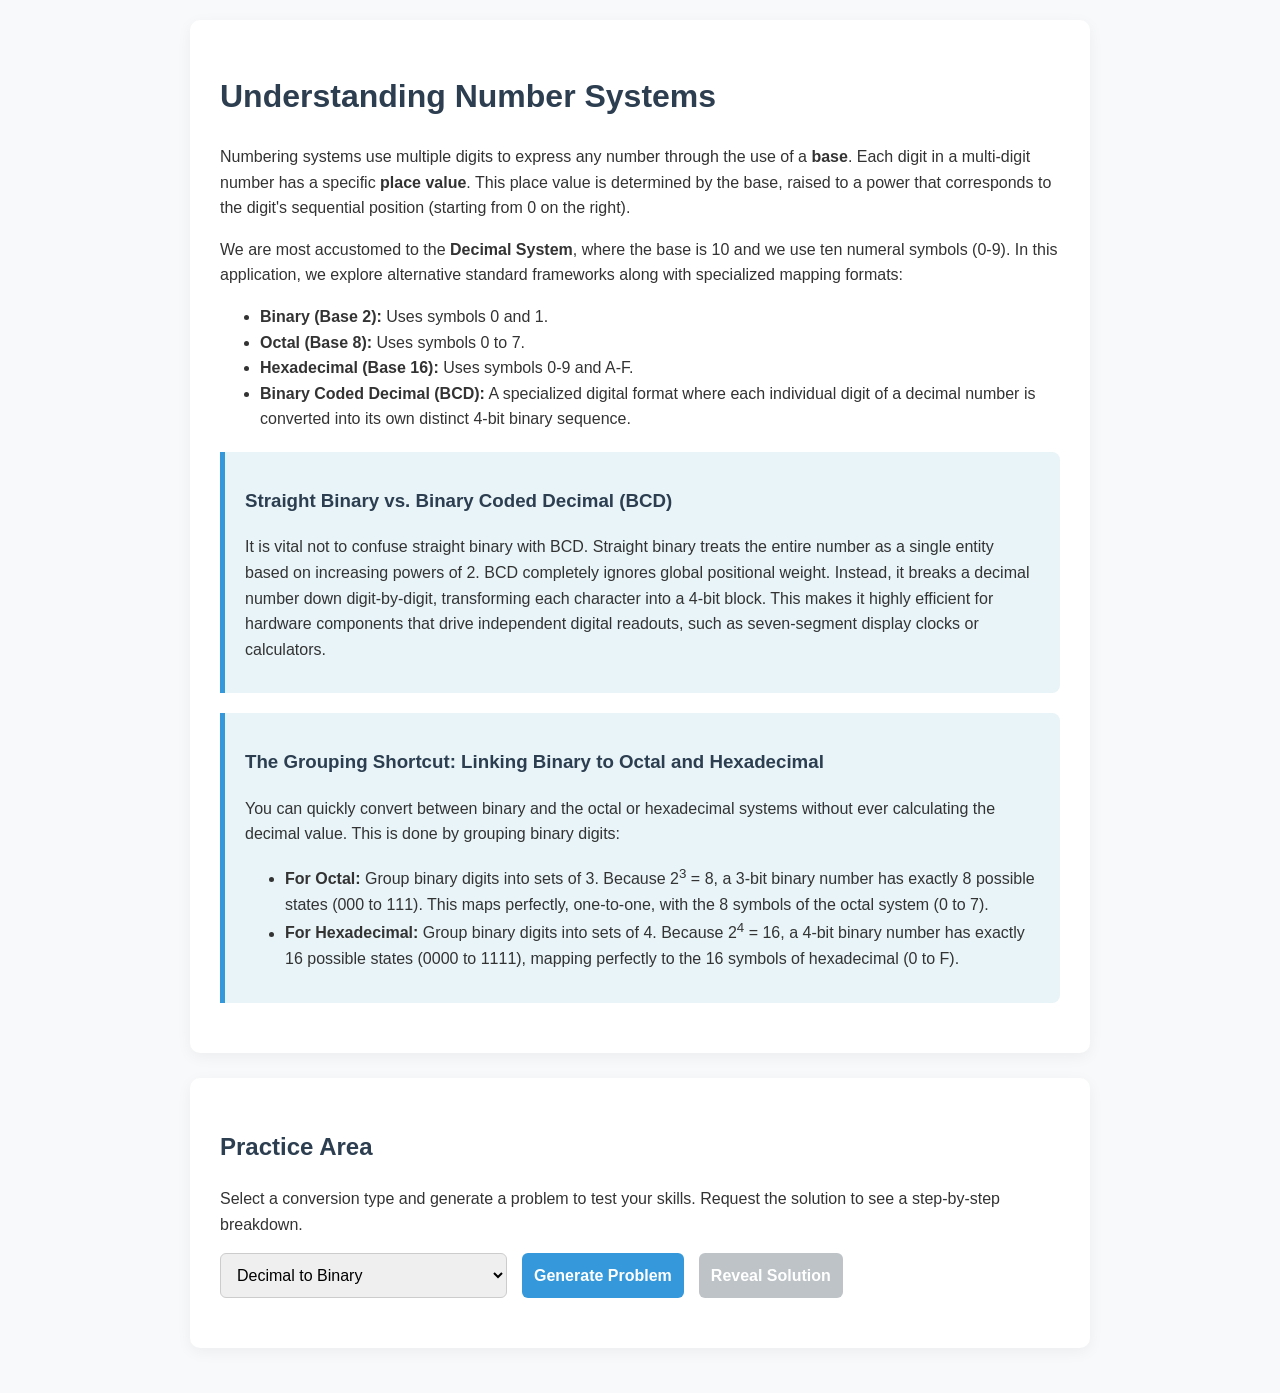
==== base-conversion.html @ 1af8ba6b "consolidate .css" ====
<!DOCTYPE html>
<html lang="en">
<head>
    <meta charset="UTF-8">
    <meta name="viewport" content="width=device-width, initial-scale=1.0">
    <title>Number Base Conversion Mastery</title>
    <link rel="stylesheet" href="style.css">
    <style>
        :root {
            --secondary: #3498db;
        }
        .highlight-box {
            background-color: #e8f4f8;
        }
        button:hover { background-color: #2980b9; }
    </style>
</head>
<body>

    <header class="card">
        <h1>Understanding Number Systems</h1>
        <p>Numbering systems use multiple digits to express any number through the use of a <strong>base</strong>. Each digit in a multi-digit number has a specific <strong>place value</strong>. This place value is determined by the base, raised to a power that corresponds to the digit's sequential position (starting from 0 on the right).</p>
        
        <p>We are most accustomed to the <strong>Decimal System</strong>, where the base is 10 and we use ten numeral symbols (0-9). In this application, we explore alternative standard frameworks along with specialized mapping formats:</p>
        <ul>
            <li><strong>Binary (Base 2):</strong> Uses symbols 0 and 1.</li>
            <li><strong>Octal (Base 8):</strong> Uses symbols 0 to 7.</li>
            <li><strong>Hexadecimal (Base 16):</strong> Uses symbols 0-9 and A-F.</li>
            <li><strong>Binary Coded Decimal (BCD):</strong> A specialized digital format where each individual digit of a decimal number is converted into its own distinct 4-bit binary sequence.</li>
        </ul>

        <div class="highlight-box">
            <h3>Straight Binary vs. Binary Coded Decimal (BCD)</h3>
            <p>It is vital not to confuse straight binary with BCD. Straight binary treats the entire number as a single entity based on increasing powers of 2. BCD completely ignores global positional weight. Instead, it breaks a decimal number down digit-by-digit, transforming each character into a 4-bit block. This makes it highly efficient for hardware components that drive independent digital readouts, such as seven-segment display clocks or calculators.</p>
        </div>

        <div class="highlight-box">
            <h3>The Grouping Shortcut: Linking Binary to Octal and Hexadecimal</h3>
            <p>You can quickly convert between binary and the octal or hexadecimal systems without ever calculating the decimal value. This is done by grouping binary digits:</p>
            <ul>
                <li><strong>For Octal:</strong> Group binary digits into sets of 3. Because 2<sup>3</sup> = 8, a 3-bit binary number has exactly 8 possible states (000 to 111). This maps perfectly, one-to-one, with the 8 symbols of the octal system (0 to 7).</li>
                <li><strong>For Hexadecimal:</strong> Group binary digits into sets of 4. Because 2<sup>4</sup> = 16, a 4-bit binary number has exactly 16 possible states (0000 to 1111), mapping perfectly to the 16 symbols of hexadecimal (0 to F).</li>
            </ul>
        </div>
    </header>

    <main class="card">
        <h2>Practice Area</h2>
        <p>Select a conversion type and generate a problem to test your skills. Request the solution to see a step-by-step breakdown.</p>
        
        <div class="controls">
            <select id="conversion-type">
                <option value="dec-to-bin">Decimal to Binary</option>
                <option value="dec-to-oct">Decimal to Octal</option>
                <option value="dec-to-hex">Decimal to Hexadecimal</option>
                <option value="dec-to-bcd">Decimal to BCD</option>
                <option value="bin-to-dec">Binary to Decimal</option>
                <option value="bin-to-oct">Binary to Octal (Grouping)</option>
                <option value="bin-to-hex">Binary to Hexadecimal (Grouping)</option>
                <option value="bcd-to-dec">BCD to Decimal</option>
            </select>
            <button onclick="generateProblem()">Generate Problem</button>
            <button id="btn-solution" onclick="showSolution()" disabled>Reveal Solution</button>
        </div>

        <div id="problem-area" class="hidden">
            <div id="problem-statement"></div>
            <div id="solution-area" class="hidden"></div>
        </div>
    </main>

    <script>
        let currentProblem = null;

        function getRandomInt(min, max) {
            return Math.floor(Math.random() * (max - min + 1)) + min;
        }

        function generateProblem() {
            const type = document.getElementById('conversion-type').value;
            const problemArea = document.getElementById('problem-area');
            const statement = document.getElementById('problem-statement');
            const solutionArea = document.getElementById('solution-area');
            const btnSolution = document.getElementById('btn-solution');

            solutionArea.innerHTML = '';
            solutionArea.classList.add('hidden');
            problemArea.classList.remove('hidden');
            btnSolution.disabled = false;

            let num, questionText;

            switch(type) {
                case 'dec-to-bin':
                    num = getRandomInt(15, 255);
                    currentProblem = { num: num, type: type, from: 10, to: 2 };
                    questionText = `Convert the Decimal number ${num} to Binary.`;
                    break;
                case 'dec-to-oct':
                    num = getRandomInt(15, 1024);
                    currentProblem = { num: num, type: type, from: 10, to: 8 };
                    questionText = `Convert the Decimal number ${num} to Octal.`;
                    break;
                case 'dec-to-hex':
                    num = getRandomInt(100, 4096);
                    currentProblem = { num: num, type: type, from: 10, to: 16 };
                    questionText = `Convert the Decimal number ${num} to Hexadecimal.`;
                    break;
                case 'dec-to-bcd':
                    num = getRandomInt(10, 999);
                    currentProblem = { num: num, type: type };
                    questionText = `Convert the Decimal number ${num} to Binary Coded Decimal (BCD).`;
                    break;
                case 'bin-to-dec':
                    num = getRandomInt(15, 255).toString(2);
                    currentProblem = { num: num, type: type, from: 2, to: 10 };
                    questionText = `Convert the Binary number ${num} to Decimal.`;
                    break;
                case 'bin-to-oct':
                    num = getRandomInt(15, 1024).toString(2);
                    currentProblem = { num: num, type: type, from: 2, to: 8 };
                    questionText = `Convert the Binary number ${num} to Octal using the 3-bit grouping method.`;
                    break;
                case 'bin-to-hex':
                    num = getRandomInt(100, 4096).toString(2);
                    currentProblem = { num: num, type: type, from: 2, to: 16 };
                    questionText = `Convert the Binary number ${num} to Hexadecimal using the 4-bit grouping method.`;
                    break;
                case 'bcd-to-dec':
                    let baseDec = getRandomInt(10, 999);
                    num = baseDec.toString().split('').map(d => parseInt(d).toString(2).padStart(4, '0')).join(' ');
                    currentProblem = { num: num, type: type, target: baseDec };
                    questionText = `Convert the BCD sequence ${num} to a Decimal number.`;
                    break;
            }

            statement.innerHTML = questionText;
        }

        function showSolution() {
            const solutionArea = document.getElementById('solution-area');
            solutionArea.innerHTML = '';
            solutionArea.classList.remove('hidden');
            document.getElementById('btn-solution').disabled = true;

            const type = currentProblem.type;
            
            if (type === 'dec-to-bin' || type === 'dec-to-oct' || type === 'dec-to-hex') {
                renderDivisionMethod(currentProblem.num, currentProblem.to, solutionArea);
            } else if (type === 'bin-to-dec') {
                renderPositionalMethod(currentProblem.num, solutionArea);
            } else if (type === 'bin-to-oct') {
                renderGroupingMethod(currentProblem.num, 8, 3, solutionArea);
            } else if (type === 'bin-to-hex') {
                renderGroupingMethod(currentProblem.num, 16, 4, solutionArea);
            } else if (type === 'dec-to-bcd') {
                renderDecToBCD(currentProblem.num, solutionArea);
            } else if (type === 'bcd-to-dec') {
                renderBCDToDec(currentProblem.num, currentProblem.target, solutionArea);
            }
        }

        function renderDivisionMethod(num, base, container) {
            let html = `<h3>Step-by-Step: Repeated Division by ${base}</h3>`;
            html += `<p>Divide the number by the target base (${base}). Keep track of the quotient and the remainder. The remainders, read from bottom to top, form your final answer.</p>`;
            html += `<table><tr><th>Operation</th><th>Quotient</th><th>Remainder</th><th>Symbol</th></tr>`;
            
            let current = num;
            let remainders = [];
            
            while(current > 0) {
                let remainder = current % base;
                let quotient = Math.floor(current / base);
                let symbol = remainder.toString(base).toUpperCase();
                remainders.push(symbol);
                
                html += `<tr>
                            <td>${current} &divide; ${base}</td>
                            <td>${quotient}</td>
                            <td>${remainder}</td>
                            <td><strong>${symbol}</strong></td>
                         </tr>`;
                current = quotient;
            }
            
            html += `</table>`;
            let finalAnswer = remainders.reverse().join('');
            html += `<div class="final-answer">Final Answer: ${finalAnswer}<sub>${base}</sub></div>`;
            container.innerHTML = html;
        }

        function renderPositionalMethod(binStr, container) {
            let html = `<h3>Step-by-Step: Positional Values</h3>`;
            html += `<p>Multiply each digit by 2 raised to the power of its position (starting with 0 on the far right), then sum the results.</p>`;
            html += `<table><tr><th>Digit</th><th>Position</th><th>Weight (2<sup>Position</sup>)</th><th>Value (Digit &times; Weight)</th></tr>`;
            
            let total = 0;
            let length = binStr.length;
            
            for(let i = 0; i < length; i++) {
                let digit = parseInt(binStr[i]);
                let position = length - 1 - i;
                let weight = Math.pow(2, position);
                let value = digit * weight;
                total += value;
                
                html += `<tr>
                            <td>${digit}</td>
                            <td>${position}</td>
                            <td>2<sup>${position}</sup> = ${weight}</td>
                            <td>${digit} &times; ${weight} = <strong>${value}</strong></td>
                         </tr>`;
            }
            
            html += `</table>`;
            html += `<div class="final-answer">Final Answer (Sum of Values): ${total}<sub>10</sub></div>`;
            container.innerHTML = html;
        }

        function renderGroupingMethod(binStr, targetBase, groupSize, container) {
            let systemName = targetBase === 8 ? 'Octal' : 'Hexadecimal';
            let html = `<h3>Step-by-Step: ${groupSize}-Bit Grouping (${systemName})</h3>`;
            html += `<p>Starting from the right, separate the binary number into groups of ${groupSize} bits. Pad the leftmost group with leading zeros if necessary. Then, convert each group directly to its base ${targetBase} equivalent.</p>`;
            
            let paddedBin = binStr;
            while(paddedBin.length % groupSize !== 0) {
                paddedBin = "0" + paddedBin;
            }

            html += `<table><tr><th>${groupSize}-Bit Group</th><th>Decimal Value</th><th>Base ${targetBase} Symbol</th></tr>`;
            
            let finalAnswer = '';
            for(let i = 0; i < paddedBin.length; i += groupSize) {
                let chunk = paddedBin.substring(i, i + groupSize);
                let decValue = parseInt(chunk, 2);
                let baseSymbol = decValue.toString(targetBase).toUpperCase();
                finalAnswer += baseSymbol;
                
                html += `<tr>
                            <td>${chunk}</td>
                            <td>${decValue}</td>
                            <td><strong>${baseSymbol}</strong></td>
                         </tr>`;
            }
            
            html += `</table>`;
            html += `<div class="final-answer">Final Answer: ${finalAnswer}<sub>${targetBase}</sub></div>`;
            container.innerHTML = html;
        }

        function renderDecToBCD(num, container) {
            let html = `<h3>Step-by-Step: Decimal to BCD Conversion</h3>`;
            html += `<p>Isolate each individual decimal digit and transform it independently into its direct 4-bit binary equivalent.</p>`;
            html += `<table><tr><th>Decimal Digit</th><th>4-Bit Binary Conversion</th></tr>`;
            
            let digits = num.toString().split('');
            let bcdArray = [];
            
            digits.forEach(digit => {
                let binaryValue = parseInt(digit).toString(2).padStart(4, '0');
                bcdArray.push(binaryValue);
                html += `<tr>
                            <td><span style="font-size:1.2em; font-weight:bold;">${digit}</span></td>
                            <td><strong style="font-family:monospace; font-size:1.2em;">${binaryValue}</strong></td>
                         </tr>`;
            });
            
            html += `</table>`;
            html += `<div class="final-answer">Final BCD Answer: ${bcdArray.join(' ')}<sub>BCD</sub></div>`;
            container.innerHTML = html;
        }

        function renderBCDToDec(bcdStr, targetDec, container) {
            let html = `<h3>Step-by-Step: BCD to Decimal Conversion</h3>`;
            html += `<p>Examine each distinct 4-bit binary block independently and convert its individual value back into a singular decimal digit.</p>`;
            html += `<table><tr><th>4-Bit BCD Group</th><th>Evaluated Decimal Digit</th></tr>`;
            
            let groups = bcdStr.split(' ');
            
            groups.forEach(group => {
                let decValue = parseInt(group, 2);
                html += `<tr>
                            <td><span style="font-family:monospace; font-size:1.2em;">${group}</span></td>
                            <td><strong style="font-size:1.2em;">${decValue}</strong></td>
                         </tr>`;
            });
            
            html += `</table>`;
            html += `<div class="final-answer">Final Decimal Answer: ${targetDec}<sub>10</sub></div>`;
            container.innerHTML = html;
        }
    </script>
</body>
</html>
---- style.css ----
:root {
    --primary: #2c3e50;
    --secondary: #8e44ad;
    --background: #f8f9fa;
    --card-bg: #ffffff;
    --success: #d4edda;
    --success-border: #c3e6cb;
    --success-text: #155724;
}

body {
    font-family: 'Segoe UI', Tahoma, Geneva, Verdana, sans-serif;
    line-height: 1.6;
    color: #333;
    max-width: 900px;
    margin: 0 auto;
    padding: 20px;
    background-color: var(--background);
}

h1, h2, h3 { color: var(--primary); }

.card {
    background: var(--card-bg);
    padding: 30px;
    border-radius: 10px;
    box-shadow: 0 4px 15px rgba(0,0,0,0.05);
    margin-bottom: 25px;
}

.highlight-box {
    background-color: #f5eef8;
    border-left: 5px solid var(--secondary);
    padding: 15px 20px;
    margin: 20px 0;
    border-radius: 0 8px 8px 0;
}

.controls {
    display: flex;
    gap: 15px;
    margin-bottom: 20px;
    flex-wrap: wrap;
}

select, button {
    padding: 12px;
    font-size: 16px;
    border-radius: 6px;
    border: 1px solid #ccc;
    outline: none;
}

button {
    background-color: var(--secondary);
    color: white;
    border: none;
    cursor: pointer;
    font-weight: bold;
    transition: background-color 0.2s;
}

button:hover { background-color: #6c3483; }

button:disabled {
    background-color: #bdc3c7;
    cursor: not-allowed;
}

#problem-statement {
    font-size: 1.4em;
    font-weight: bold;
    margin-bottom: 20px;
    color: var(--primary);
}

table {
    width: 100%;
    border-collapse: collapse;
    margin-top: 15px;
    margin-bottom: 15px;
}

th, td {
    border: 1px solid #e0e0e0;
    padding: 12px;
    text-align: center;
}

th { background-color: #f5f6fa; font-weight: 600; }

tr:nth-child(even) { background-color: #fafafa; }

/* The Illusion-Breaker: Renders crisp, independent stacked bars */
.bar {
    position: relative;
    display: inline-block;
    padding-top: 5px; /* Creates gaps for nested bars automatically */
}

.bar::before {
    content: "";
    position: absolute;
    top: 0;
    left: 0;
    right: 0;
    border-top: 2px solid #2c3e50;
}

.expr-text {
    font-family: 'Courier New', Courier, monospace;
    font-weight: bold;
    font-size: 1.3em;
    background: #eee;
    padding: 4px 8px;
    border-radius: 4px;
    display: inline-block;
}

.gate-svg {
    background: #fff;
    padding: 5px;
    border-radius: 4px;
}

.final-answer {
    margin-top: 25px;
    font-size: 1.3em;
    background: var(--success);
    color: var(--success-text);
    padding: 15px;
    border-radius: 8px;
    text-align: center;
    border: 2px solid var(--success-border);
    animation: fadeIn 0.5s ease-in;
}

.binary-text {
    font-family: monospace;
    font-size: 1.25em;
    letter-spacing: 2px;
}

.academic-footer {
    font-size: 0.85em;
    color: #7f8c8d;
    text-align: center;
    margin-top: 40px;
    padding-top: 20px;
    border-top: 1px solid #e0e0e0;
    line-height: 1.4;
}

@keyframes fadeIn {
    from { opacity: 0; transform: translateY(-10px); }
    to { opacity: 1; transform: translateY(0); }
}

.hidden { display: none; }
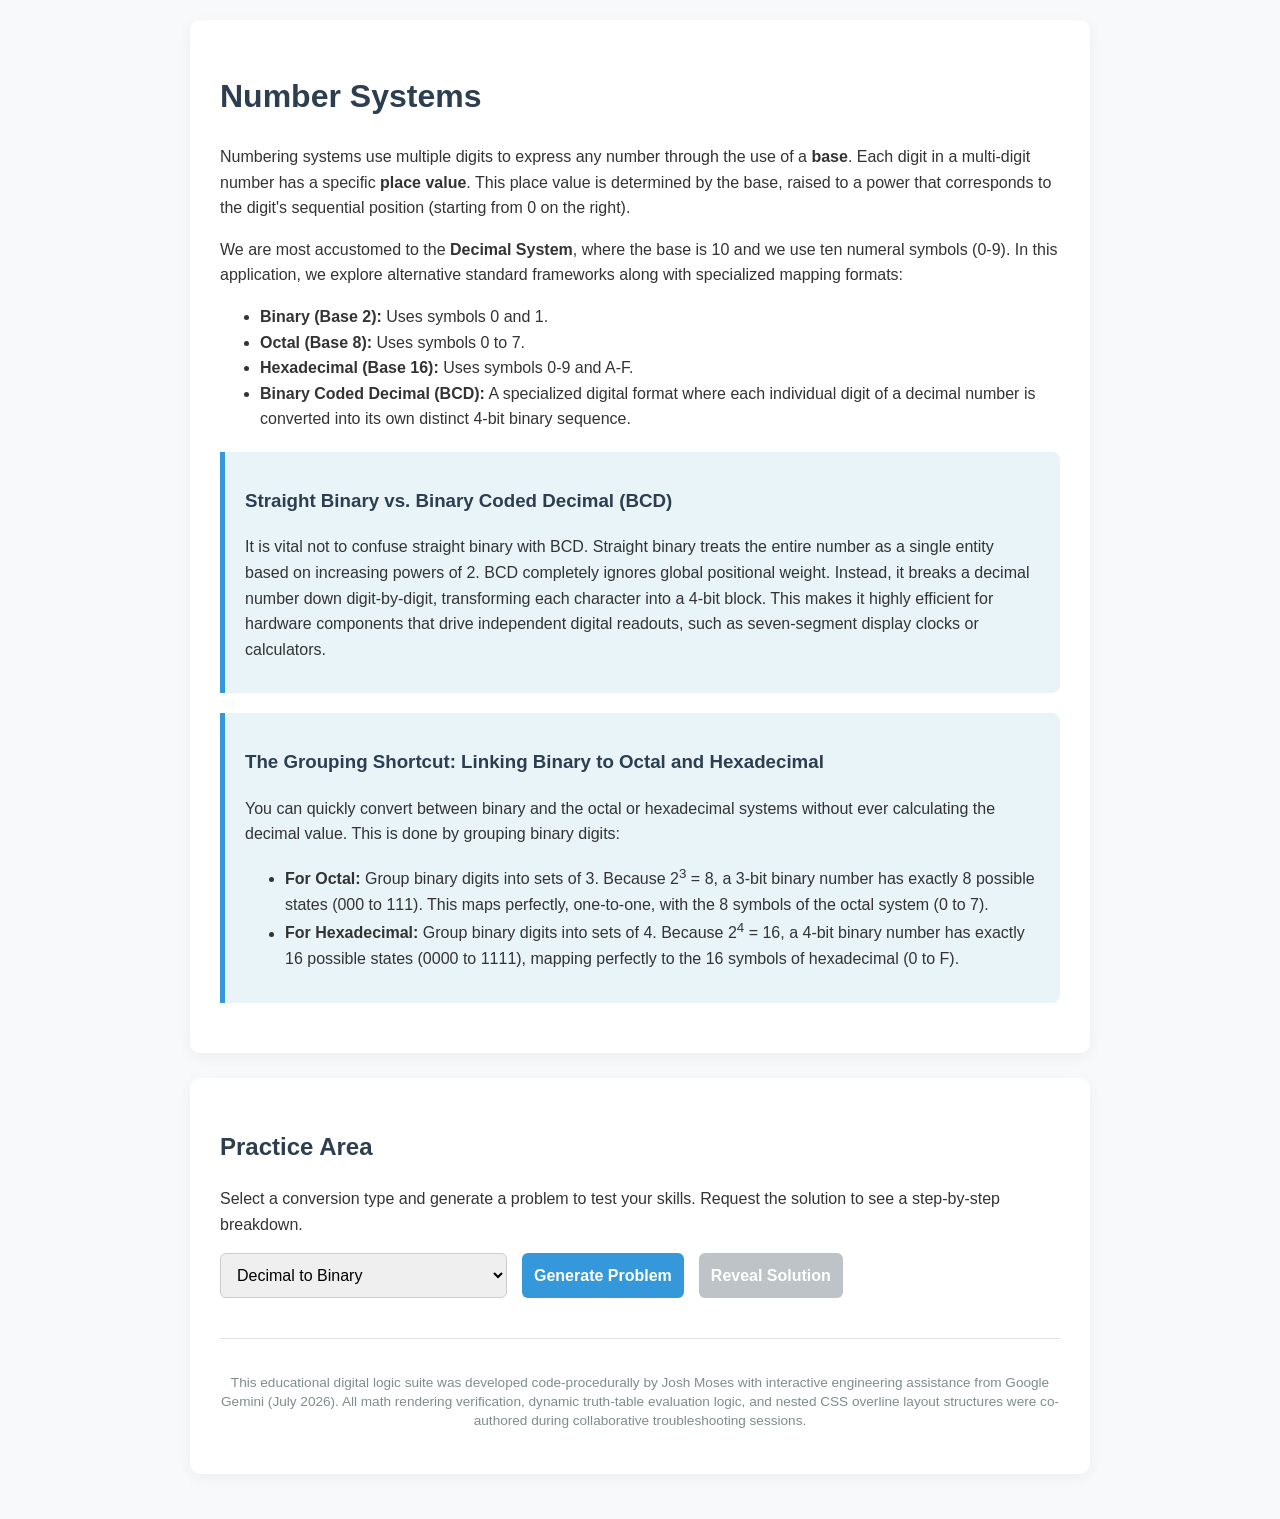
==== commit f4a51629: "add footer" ====
--- a/base-conversion.html
+++ b/base-conversion.html
@@ -18,7 +18,7 @@
 <body>
 
     <header class="card">
-        <h1>Understanding Number Systems</h1>
+        <h1>Number Systems</h1>
         <p>Numbering systems use multiple digits to express any number through the use of a <strong>base</strong>. Each digit in a multi-digit number has a specific <strong>place value</strong>. This place value is determined by the base, raised to a power that corresponds to the digit's sequential position (starting from 0 on the right).</p>
         
         <p>We are most accustomed to the <strong>Decimal System</strong>, where the base is 10 and we use ten numeral symbols (0-9). In this application, we explore alternative standard frameworks along with specialized mapping formats:</p>
@@ -67,7 +67,10 @@
             <div id="problem-statement"></div>
             <div id="solution-area" class="hidden"></div>
         </div>
-    </main>
+        <footer class="academic-footer">
+            <p>This educational digital logic suite was developed code-procedurally by Josh Moses with interactive engineering assistance from Google Gemini (July 2026). All math rendering verification, dynamic truth-table evaluation logic, and nested CSS overline layout structures were co-authored during collaborative troubleshooting sessions.</p>
+        </footer>
+</main>
 
     <script>
         let currentProblem = null;
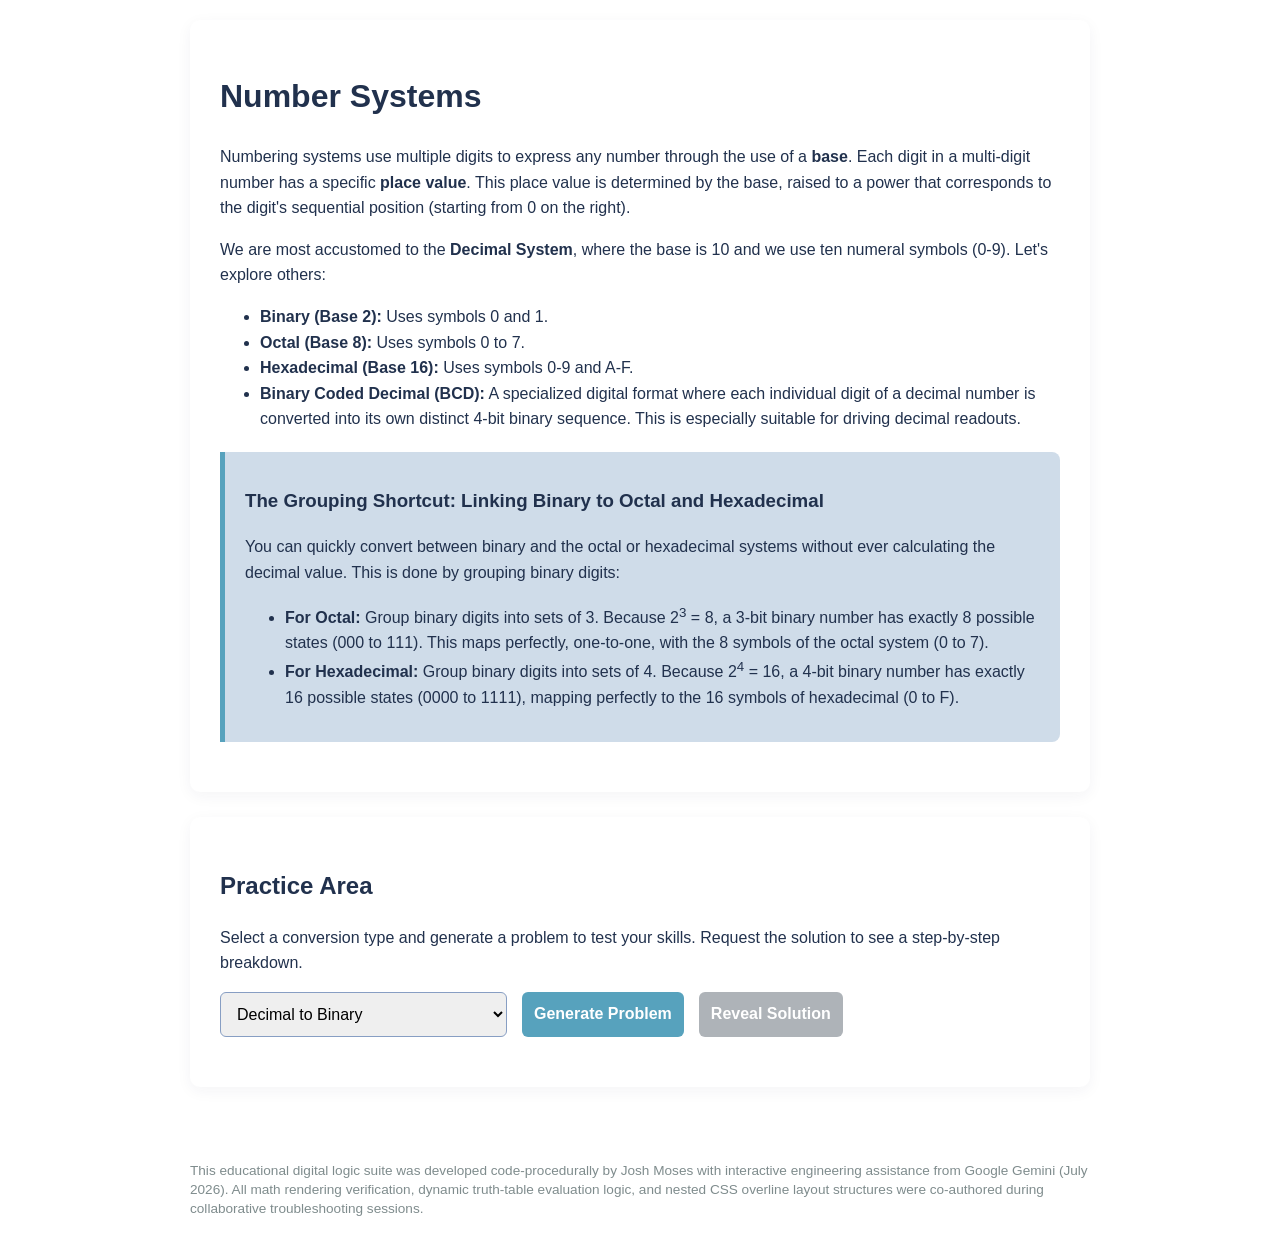
==== commit 5070398b: "Add banner to main page" ====
--- a/base-conversion.html
+++ b/base-conversion.html
@@ -5,15 +5,6 @@
     <meta name="viewport" content="width=device-width, initial-scale=1.0">
     <title>Number Base Conversion Mastery</title>
     <link rel="stylesheet" href="style.css">
-    <style>
-        :root {
-            --secondary: #3498db;
-        }
-        .highlight-box {
-            background-color: #e8f4f8;
-        }
-        button:hover { background-color: #2980b9; }
-    </style>
 </head>
 <body>
 
@@ -21,18 +12,13 @@
         <h1>Number Systems</h1>
         <p>Numbering systems use multiple digits to express any number through the use of a <strong>base</strong>. Each digit in a multi-digit number has a specific <strong>place value</strong>. This place value is determined by the base, raised to a power that corresponds to the digit's sequential position (starting from 0 on the right).</p>
         
-        <p>We are most accustomed to the <strong>Decimal System</strong>, where the base is 10 and we use ten numeral symbols (0-9). In this application, we explore alternative standard frameworks along with specialized mapping formats:</p>
+        <p>We are most accustomed to the <strong>Decimal System</strong>, where the base is 10 and we use ten numeral symbols (0-9). Let's explore others:</p>
         <ul>
             <li><strong>Binary (Base 2):</strong> Uses symbols 0 and 1.</li>
             <li><strong>Octal (Base 8):</strong> Uses symbols 0 to 7.</li>
             <li><strong>Hexadecimal (Base 16):</strong> Uses symbols 0-9 and A-F.</li>
-            <li><strong>Binary Coded Decimal (BCD):</strong> A specialized digital format where each individual digit of a decimal number is converted into its own distinct 4-bit binary sequence.</li>
+            <li><strong>Binary Coded Decimal (BCD):</strong> A specialized digital format where each individual digit of a decimal number is converted into its own distinct 4-bit binary sequence.  This is especially suitable for driving decimal readouts.</li>
         </ul>
-
-        <div class="highlight-box">
-            <h3>Straight Binary vs. Binary Coded Decimal (BCD)</h3>
-            <p>It is vital not to confuse straight binary with BCD. Straight binary treats the entire number as a single entity based on increasing powers of 2. BCD completely ignores global positional weight. Instead, it breaks a decimal number down digit-by-digit, transforming each character into a 4-bit block. This makes it highly efficient for hardware components that drive independent digital readouts, such as seven-segment display clocks or calculators.</p>
-        </div>
 
         <div class="highlight-box">
             <h3>The Grouping Shortcut: Linking Binary to Octal and Hexadecimal</h3>
@@ -67,10 +53,11 @@
             <div id="problem-statement"></div>
             <div id="solution-area" class="hidden"></div>
         </div>
-        <footer class="academic-footer">
-            <p>This educational digital logic suite was developed code-procedurally by Josh Moses with interactive engineering assistance from Google Gemini (July 2026). All math rendering verification, dynamic truth-table evaluation logic, and nested CSS overline layout structures were co-authored during collaborative troubleshooting sessions.</p>
-        </footer>
 </main>
+<footer class="academic-footer">
+    <p>This educational digital logic suite was developed code-procedurally by Josh Moses with interactive engineering assistance from Google Gemini (July 2026). All math rendering verification, dynamic truth-table evaluation logic, and nested CSS overline layout structures were co-authored during collaborative troubleshooting sessions.</p>
+</footer>
+
 
     <script>
         let currentProblem = null;
--- a/style.css
+++ b/style.css
@@ -1,17 +1,119 @@
 :root {
-    --primary: #2c3e50;
-    --secondary: #8e44ad;
-    --background: #f8f9fa;
+/* Primary structural & prominent header elements */
+    --primary: #21314D;             /* Mines Dark Blue */
+    --text: #21314D;             /* Mines Dark Blue */
+    --secondary: #57A2BD;
+    --background: #ffffff;
+/* Subtle background fills for table headers & alternating rows (Replaces #f5f6fa) */
+    --bg-subtle: rgba(33, 49, 77, 0.06); /* 4% Mines Dark Blue tint */
+/* Soft, brand-tinted drop shadow */
+    --shadow: rgba(33, 49, 77, 0.05);
+/* Distinct UI elements & active button borders */
+    --border-interactive: #879EC3; /* Mines Light Blue */
+/* Subtle dividers & table gridlines */
+    --border-subtle: #CFDCE9;     /* Mines Pale Blue */
+
     --card-bg: #ffffff;
-    --success: #d4edda;
-    --success-border: #c3e6cb;
-    --success-text: #155724;
+    --success: rgba(128, 195, 66, 0.12);
+    --success-border: #80C342;
+    --success-text: #21314D;
+}
+
+/* Strip template restrictions from the main header structural block */
+#main-header {
+    top: 0 !important;
+    height: auto !important;
+    min-height: auto !important;
+    padding: 0 !important;
+    margin: 0 !important;
+    box-shadow: none !important;
+}
+
+/* Arrange the logo and banner side-by-side and center them vertically */
+.header_container {
+    display: flex;
+    align-items: flex-start; 
+    width: 100% !important;
+    max-width: 100% !important;
+    padding: 0 0 0 20px; /* Gives both assets a clean breathing margin from the screen edges */
+    box-sizing: border-box;
+    overflow: hidden;
+}
+
+/* Keep the logo constrained and structurally protected from squishing */
+#header-logo {
+    height: 45px !important; /* Matches your baseline header scale */
+    width: auto !important;
+    flex-shrink: 0; /* Prevents the banner from compressing the logo width */
+    margin-right: 20px; /* Creates a clean gap between the logo and the banner */
+}
+
+/* Force the banner to claim all remaining horizontal viewport space */
+#header-banner {
+    flex: 1 1 auto; /* Allows banner to occupy all available right-side space */
+    min-width: 0;   /* Essential flexbox fix: stops image from clipping/overflowing */
+    height: 120px !important; /* Matches logo height */
+    width: 100% !important;
+    object-fit: contain; /* Renders the FULL image without cutting off edges */
+    object-position: left top; /* Keeps banner aligned with the top-left of its space */
+}
+
+/* Container styling to sit right next to the logo */
+.header-custom-banner {
+    display: inline-block;
+    vertical-align: middle;
+    margin-left: 25px; /* Adjust spacing between logo and your banner */
+    max-height: 65%;   /* Mimics Divi's default logo height restrictions */
+    transition: all 0.4s ease-in-out; /* Keeps transitions in sync with the header shrink */
+}
+
+/* Keeps the logo container from forcing line breaks */
+.logo_container {
+    max-width: 70% !important; 
+    width: auto !important;
+}
+
+/* Force the image to scale proportionally based on height */
+#logo {
+    display: inline-block;
+    vertical-align: middle;
+    width: auto !important;
+    height: auto !important;
+    max-height: 74px !important; /* Adjust based on your header's look (74px fits a 114px header well) */
+}
+
+/* Ensure helper span stays inline with the new dimensions */
+.logo_helper {
+    display: inline-block;
+    vertical-align: middle;
+    height: 100%;
+}
+
+/* Constrain the image size contextually */
+#custom-banner {
+    display: block;
+    height: auto;
+    max-height: 74px; /* Default height based on a 114px header height */
+    width: auto;      /* Protects aspect ratio */
+    transition: all 0.4s ease-in-out;
+}
+
+/* Adjusts the banner size when the header shrinks on scroll */
+#main-header.et-fixed-header #custom-banner {
+    max-height: 68px; /* Slightly smaller maximum height for the fixed header state */
+}
+
+/* Ensure the layout helper span stays inline with the banner dimensions */
+.banner_helper {
+    display: inline-block;
+    vertical-align: middle;
+    height: 100%;
 }
 
 body {
-    font-family: 'Segoe UI', Tahoma, Geneva, Verdana, sans-serif;
+    font-family: Arial, Calibri, "Open Sans", sans-serif;
     line-height: 1.6;
-    color: #333;
+    color: #21314D;
     max-width: 900px;
     margin: 0 auto;
     padding: 20px;
@@ -24,12 +126,12 @@
     background: var(--card-bg);
     padding: 30px;
     border-radius: 10px;
-    box-shadow: 0 4px 15px rgba(0,0,0,0.05);
+    box-shadow: 0 4px 15px rgba(33, 49, 77, 0.05);
     margin-bottom: 25px;
 }
 
 .highlight-box {
-    background-color: #f5eef8;
+    background-color: #CFDCE9;
     border-left: 5px solid var(--secondary);
     padding: 15px 20px;
     margin: 20px 0;
@@ -47,7 +149,7 @@
     padding: 12px;
     font-size: 16px;
     border-radius: 6px;
-    border: 1px solid #ccc;
+    border: 1px solid #879EC3;
     outline: none;
 }
 
@@ -60,10 +162,10 @@
     transition: background-color 0.2s;
 }
 
-button:hover { background-color: #6c3483; }
+button:hover { background-color: #0272DE; }
 
 button:disabled {
-    background-color: #bdc3c7;
+    background-color: #AEB3B8;
     cursor: not-allowed;
 }
 
@@ -82,14 +184,14 @@
 }
 
 th, td {
-    border: 1px solid #e0e0e0;
+    border: 1px solid #CFDCE9;
     padding: 12px;
     text-align: center;
 }
 
-th { background-color: #f5f6fa; font-weight: 600; }
-
-tr:nth-child(even) { background-color: #fafafa; }
+th { background-color: var(--bg-subtle); font-weight: 600; }
+
+tr:nth-child(even) { background-color: rgba(33, 49, 77, 0.03); } /* 2% Mines Dark Blue tint */
 
 /* The Illusion-Breaker: Renders crisp, independent stacked bars */
 .bar {
@@ -104,14 +206,18 @@
     top: 0;
     left: 0;
     right: 0;
-    border-top: 2px solid #2c3e50;
+    border-top: 2px solid #21314D;
 }
 
 .expr-text {
     font-family: 'Courier New', Courier, monospace;
     font-weight: bold;
     font-size: 1.3em;
-    background: #eee;
+    /* Luminous brand blend: sits perfectly between Pale Blue and Pure White */
+    background: rgba(255, 255, 255, 0.65); 
+  
+    /* Ensures crisp, accessible typography contrast inside the highlight */
+    color: #21314D; /* Mines Dark Blue */
     padding: 4px 8px;
     border-radius: 4px;
     display: inline-block;
@@ -144,10 +250,10 @@
 .academic-footer {
     font-size: 0.85em;
     color: #7f8c8d;
-    text-align: center;
+    text-align: left;
     margin-top: 40px;
     padding-top: 20px;
-    border-top: 1px solid #e0e0e0;
+    border-top: 1px solid (33, 49, 77, 0.65);
     line-height: 1.4;
 }
 
@@ -157,3 +263,57 @@
 }
 
 .hidden { display: none; }
+
+/* --- Production CSS Rules Extracted from the Theme Framework --- */
+
+#main-header {
+  position: relative;
+  background-color: #ffffff;
+  width: 100%;
+  z-index: 99999;
+  /* Hardcoding the live site's runtime height value since JS isn't injecting it */
+  height: 114px; 
+  box-shadow: 0 1px 0 rgba(0, 0, 0, 0.1);
+  backface-visibility: hidden;
+}
+
+#main-header .container {
+  position: relative;
+  width: 80%;
+  max-width: 1080px;
+  margin: 0 auto;
+  height: 100%;
+}
+
+/* Divi's clearfix structural fix used on the live site */
+.clearfix::after {
+  content: "";
+  display: block;
+  clear: both;
+}
+
+#main-header .logo_container {
+  position: absolute;
+  top: 0;
+  bottom: 0;
+  left: 0;
+  height: 100%;
+  transition: all 0.4s ease-in-out;
+}
+
+/* The vertical alignment engine used by the theme */
+#main-header .logo_helper {
+  display: inline-block;
+  height: 100%;
+  vertical-align: middle;
+}
+
+#main-header #logo {
+  display: inline-block;
+  vertical-align: middle;
+  /* Replicates the live theme's data-height-percentage="65" rule */
+  max-height: 65%; 
+  width: auto;
+  height: auto;
+  transition: all 0.4s ease-in-out;
+}
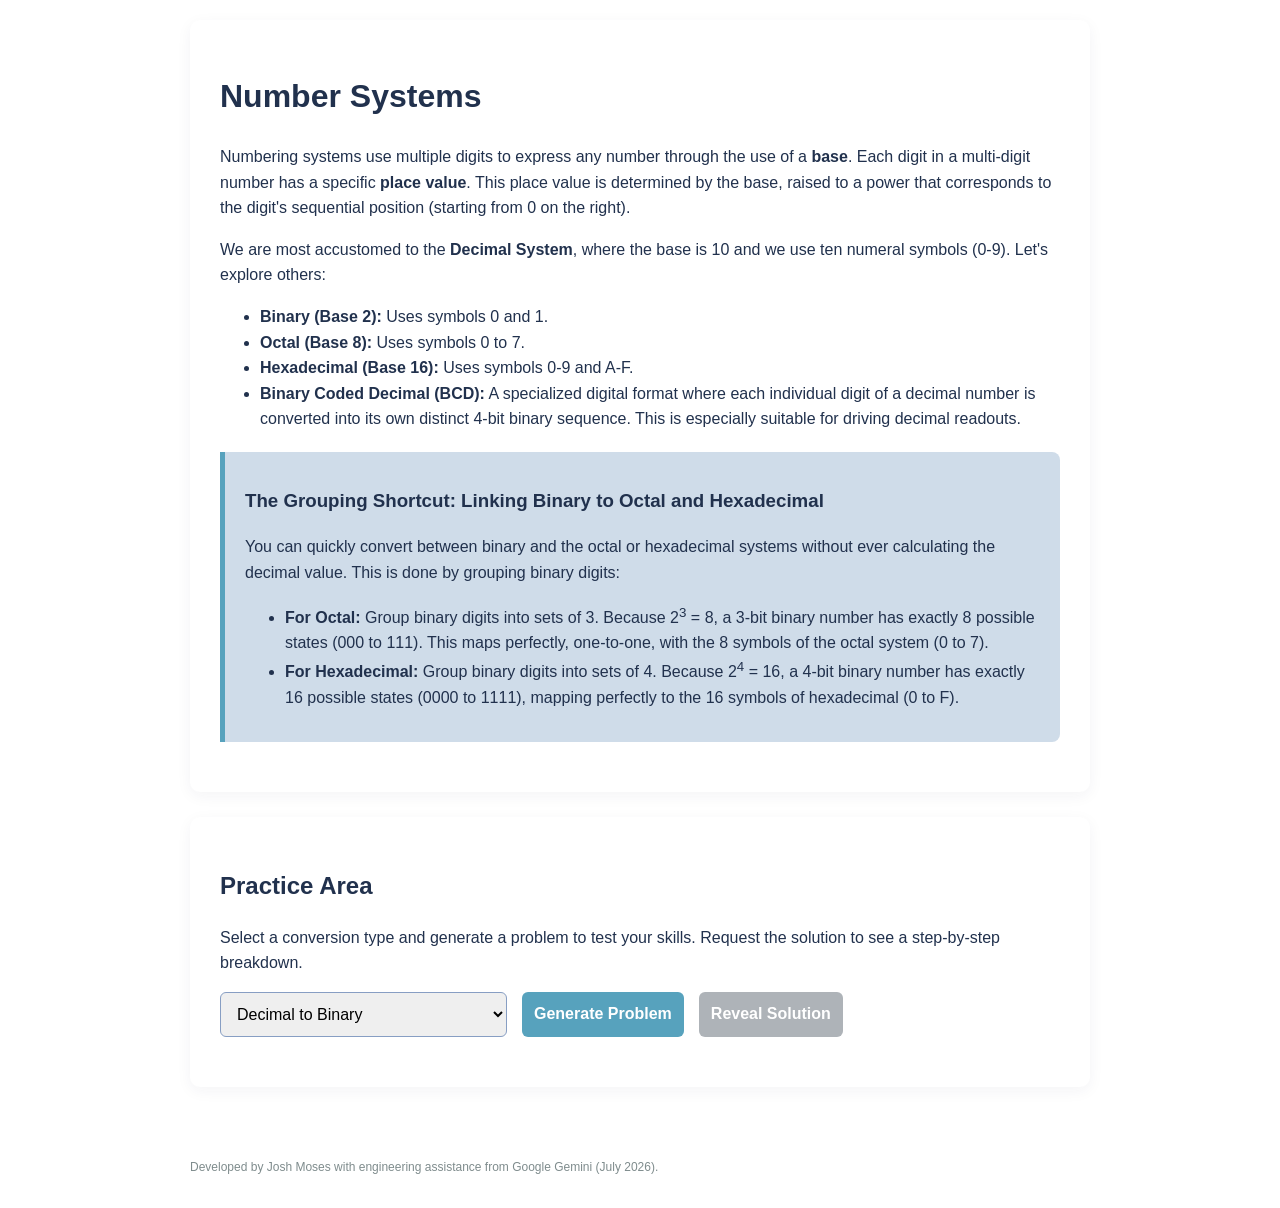
==== commit 8f9b53eb: "New stuff" ====
--- a/base-conversion.html
+++ b/base-conversion.html
@@ -55,9 +55,8 @@
         </div>
 </main>
 <footer class="academic-footer">
-    <p>This educational digital logic suite was developed code-procedurally by Josh Moses with interactive engineering assistance from Google Gemini (July 2026). All math rendering verification, dynamic truth-table evaluation logic, and nested CSS overline layout structures were co-authored during collaborative troubleshooting sessions.</p>
+    <p>Developed by Josh Moses with engineering assistance from Google Gemini (July 2026).</p>
 </footer>
-
 
     <script>
         let currentProblem = null;
--- a/style.css
+++ b/style.css
@@ -248,7 +248,7 @@
 }
 
 .academic-footer {
-    font-size: 0.85em;
+    font-size: 0.75em;
     color: #7f8c8d;
     text-align: left;
     margin-top: 40px;
